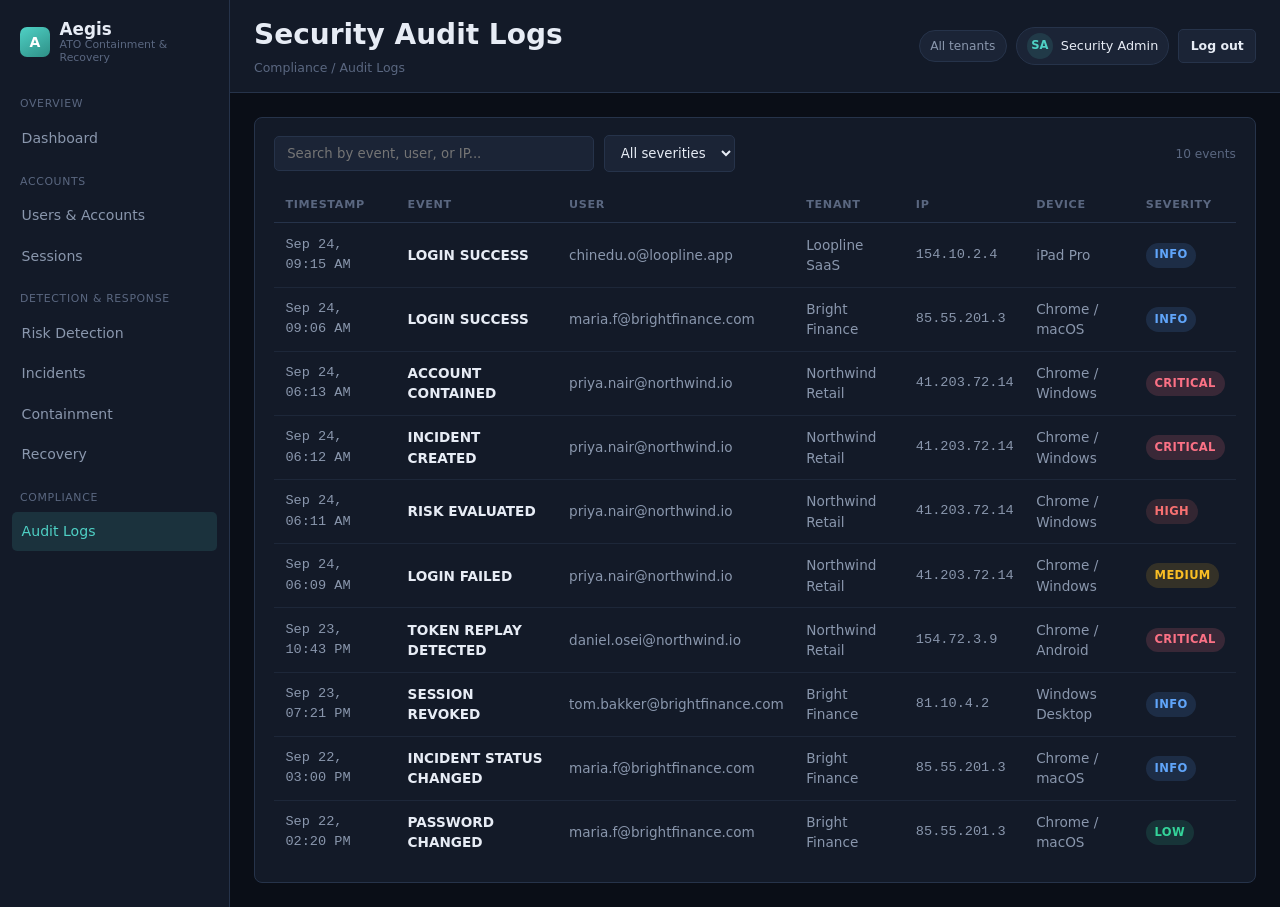
==== frontend/audit-logs.html @ 2368b8b6 "Prototype update" ====
<!DOCTYPE html>
<html lang="en">
<head>
<meta charset="UTF-8">
<meta name="viewport" content="width=device-width, initial-scale=1">
<title>Security Audit Logs — Aegis</title>
<link rel="stylesheet" href="assets/css/shell.css">
</head>
<body>
<div class="app-shell">
<aside class="sidebar">
  <div class="sidebar-brand">
    <div class="brand-mark">A</div>
    <div class="brand-text"><span class="brand-name">Aegis</span><span class="brand-sub">ATO Containment &amp; Recovery</span></div>
  </div>
  <nav class="sidebar-nav">
    <div class="nav-group-label">Overview</div>
    <a href="dashboard.html" class="nav-link">Dashboard</a>
    <div class="nav-group-label">Accounts</div>
    <a href="users.html" class="nav-link">Users &amp; Accounts</a>
    <a href="sessions.html" class="nav-link">Sessions</a>
    <div class="nav-group-label">Detection &amp; Response</div>
    <a href="risk-detection.html" class="nav-link">Risk Detection</a>
    <a href="incidents.html" class="nav-link">Incidents</a>
    <a href="containment.html" class="nav-link">Containment</a>
    <a href="recovery.html" class="nav-link">Recovery</a>
    <div class="nav-group-label">Compliance</div>
    <a href="audit-logs.html" class="nav-link active">Audit Logs</a>
  </nav>
</aside>
<div class="main-col">
<header class="topbar">
  <div>
    <h1>Security Audit Logs</h1>
    <div class="topbar-crumb">Compliance / Audit Logs</div>
  </div>
  <div style="display:flex;align-items:center;gap:.6rem;">
    <span class="tenant-tag">All tenants</span>
    <div class="user-chip">
      <div class="avatar">SA</div>
      <span>Security Admin</span>
    </div>
    <a href="login.html" class="btn btn-sm">Log out</a>
  </div>
</header>
<main class="content">

<div class="card">
  <div class="toolbar">
    <input class="input search-input" type="search" placeholder="Search by event, user, or IP...">
    <select class="input"><option>All severities</option><option>Info</option><option>Low</option><option>Medium</option><option>High</option><option>Critical</option></select>
    <span class="hint" style="margin-left:auto;">10 events</span>
  </div>
  <div class="table-wrap">
    <table>
      <thead><tr><th>Timestamp</th><th>Event</th><th>User</th><th>Tenant</th><th>IP</th><th>Device</th><th>Severity</th></tr></thead>
      <tbody>
        <tr><td class="mono cell-muted">Sep 24, 09:15 AM</td><td class="cell-primary">LOGIN SUCCESS</td><td class="cell-muted">chinedu.o@loopline.app</td><td class="cell-muted">Loopline SaaS</td><td class="mono cell-muted">154.10.2.4</td><td class="cell-muted">iPad Pro</td><td><span class="badge badge-info">INFO</span></td></tr>
        <tr><td class="mono cell-muted">Sep 24, 09:06 AM</td><td class="cell-primary">LOGIN SUCCESS</td><td class="cell-muted">maria.f@brightfinance.com</td><td class="cell-muted">Bright Finance</td><td class="mono cell-muted">85.55.201.3</td><td class="cell-muted">Chrome / macOS</td><td><span class="badge badge-info">INFO</span></td></tr>
        <tr><td class="mono cell-muted">Sep 24, 06:13 AM</td><td class="cell-primary">ACCOUNT CONTAINED</td><td class="cell-muted">priya.nair@northwind.io</td><td class="cell-muted">Northwind Retail</td><td class="mono cell-muted">41.203.72.14</td><td class="cell-muted">Chrome / Windows</td><td><span class="badge badge-critical">CRITICAL</span></td></tr>
        <tr><td class="mono cell-muted">Sep 24, 06:12 AM</td><td class="cell-primary">INCIDENT CREATED</td><td class="cell-muted">priya.nair@northwind.io</td><td class="cell-muted">Northwind Retail</td><td class="mono cell-muted">41.203.72.14</td><td class="cell-muted">Chrome / Windows</td><td><span class="badge badge-critical">CRITICAL</span></td></tr>
        <tr><td class="mono cell-muted">Sep 24, 06:11 AM</td><td class="cell-primary">RISK EVALUATED</td><td class="cell-muted">priya.nair@northwind.io</td><td class="cell-muted">Northwind Retail</td><td class="mono cell-muted">41.203.72.14</td><td class="cell-muted">Chrome / Windows</td><td><span class="badge badge-high">HIGH</span></td></tr>
        <tr><td class="mono cell-muted">Sep 24, 06:09 AM</td><td class="cell-primary">LOGIN FAILED</td><td class="cell-muted">priya.nair@northwind.io</td><td class="cell-muted">Northwind Retail</td><td class="mono cell-muted">41.203.72.14</td><td class="cell-muted">Chrome / Windows</td><td><span class="badge badge-medium">MEDIUM</span></td></tr>
        <tr><td class="mono cell-muted">Sep 23, 10:43 PM</td><td class="cell-primary">TOKEN REPLAY DETECTED</td><td class="cell-muted">daniel.osei@northwind.io</td><td class="cell-muted">Northwind Retail</td><td class="mono cell-muted">154.72.3.9</td><td class="cell-muted">Chrome / Android</td><td><span class="badge badge-critical">CRITICAL</span></td></tr>
        <tr><td class="mono cell-muted">Sep 23, 07:21 PM</td><td class="cell-primary">SESSION REVOKED</td><td class="cell-muted">tom.bakker@brightfinance.com</td><td class="cell-muted">Bright Finance</td><td class="mono cell-muted">81.10.4.2</td><td class="cell-muted">Windows Desktop</td><td><span class="badge badge-info">INFO</span></td></tr>
        <tr><td class="mono cell-muted">Sep 22, 03:00 PM</td><td class="cell-primary">INCIDENT STATUS CHANGED</td><td class="cell-muted">maria.f@brightfinance.com</td><td class="cell-muted">Bright Finance</td><td class="mono cell-muted">85.55.201.3</td><td class="cell-muted">Chrome / macOS</td><td><span class="badge badge-info">INFO</span></td></tr>
        <tr><td class="mono cell-muted">Sep 22, 02:20 PM</td><td class="cell-primary">PASSWORD CHANGED</td><td class="cell-muted">maria.f@brightfinance.com</td><td class="cell-muted">Bright Finance</td><td class="mono cell-muted">85.55.201.3</td><td class="cell-muted">Chrome / macOS</td><td><span class="badge badge-low">LOW</span></td></tr>
      </tbody>
    </table>
  </div>
</div>

</main>
</div>
</div>
</body>
</html>
---- frontend/assets/css/shell.css ----
/* ============================================================
   Aegis prototype — shared styles for all dashboard pages
   This is a STATIC prototype: plain HTML + this CSS, no JavaScript
   logic. Buttons are just styled <button>/<a> tags for looks —
   they don't do anything. Links between pages are normal <a href>.
   ============================================================ */

:root{
  --canvas:#0A0E17;
  --surface:#131A28;
  --surface-raised:#1B2436;
  --line:#26334A;
  --line-soft:#1D2739;
  --ink:#E7ECF5;
  --muted:#8A97AD;
  --faint:#5A6780;
  --accent:#4FD1C5;
  --accent-ink:#0A0E17;
  --accent-soft:rgba(79,209,197,.13);

  --low:#34D399;      --low-soft:rgba(52,211,153,.14);
  --medium:#FBBF24;   --medium-soft:rgba(251,191,36,.14);
  --high:#F87171;     --high-soft:rgba(248,113,113,.14);
  --critical:#FB7185; --critical-soft:rgba(251,113,133,.16);
  --info:#60A5FA;     --info-soft:rgba(96,165,250,.14);

  --sans:system-ui,-apple-system,"Segoe UI",Roboto,Arial,sans-serif;
  --mono:"SFMono-Regular",Consolas,"Courier New",monospace;

  --radius:8px;
  --radius-sm:5px;
}

*,*::before,*::after{ box-sizing:border-box; }
body{
  margin:0; background:var(--canvas); color:var(--ink); font-family:var(--sans);
  font-size:14px; line-height:1.5;
}
a{ color:inherit; }
h1,h2,h3,h4{ font-weight:700; margin:0; }
p{ margin:0; }
button{ font-family:inherit; }
.mono{ font-family:var(--mono); }

/* ---------- Page shell: sidebar + topbar + content ---------- */
.app-shell{ display:flex; min-height:100vh; }

.sidebar{
  flex:none; width:230px; background:var(--surface); border-right:1px solid var(--line);
  display:flex; flex-direction:column;
}
.sidebar-brand{ display:flex; align-items:center; gap:.6rem; padding:1.25rem; }
.brand-mark{
  width:30px; height:30px; border-radius:7px; background:linear-gradient(150deg,var(--accent),#2E8F86);
  display:flex; align-items:center; justify-content:center; flex:none; color:white; font-weight:700;
}
.brand-text{ display:flex; flex-direction:column; line-height:1.15; }
.brand-name{ font-weight:700; font-size:1.05rem; }
.brand-sub{ font-size:.68rem; color:var(--faint); }

.sidebar-nav{ flex:1; padding:.5rem .75rem; }
.nav-group-label{ font-size:.68rem; color:var(--faint); text-transform:uppercase; letter-spacing:.06em; margin:1rem .5rem .4rem; }
.nav-group-label:first-child{ margin-top:.25rem; }
.nav-link{
  display:block; padding:.55rem .6rem; border-radius:var(--radius-sm);
  color:var(--muted); text-decoration:none; font-size:.88rem; margin-bottom:.1rem;
}
.nav-link:hover{ background:var(--surface-raised); color:var(--ink); }
.nav-link.active{ background:var(--accent-soft); color:var(--accent); }

/* ---------- Top bar ---------- */
.main-col{ flex:1; min-width:0; }
.topbar{
  display:flex; align-items:center; justify-content:space-between; gap:1rem;
  padding:.9rem 1.5rem; border-bottom:1px solid var(--line); background:var(--surface);
}
.topbar-crumb{ font-size:.78rem; color:var(--faint); margin-top:.15rem; }
.tenant-tag{
  font-size:.76rem; color:var(--muted); background:var(--surface-raised); border:1px solid var(--line);
  padding:.35rem .65rem; border-radius:99px;
}
.user-chip{
  display:flex; align-items:center; gap:.5rem; padding:.3rem .6rem; border-radius:99px;
  border:1px solid var(--line); background:var(--surface-raised); font-size:.8rem;
}
.avatar{
  width:26px; height:26px; border-radius:50%; background:var(--accent-soft); color:var(--accent);
  display:flex; align-items:center; justify-content:center; font-size:.72rem; font-weight:700;
}

.content{ padding:1.5rem; max-width:1200px; }

/* ---------- Buttons (visual only — not wired to anything) ---------- */
.btn{
  display:inline-block; font-size:.83rem; font-weight:600;
  padding:.55rem .95rem; border-radius:var(--radius-sm); border:1px solid var(--line); cursor:pointer;
  background:var(--surface-raised); color:var(--ink); text-decoration:none;
}
.btn-primary{ background:var(--accent); border-color:var(--accent); color:var(--accent-ink); }
.btn-danger{ background:var(--high-soft); border-color:rgba(248,113,113,.4); color:var(--high); }
.btn-sm{ padding:.4rem .7rem; font-size:.78rem; }

/* ---------- Cards ---------- */
.grid{ display:grid; gap:1rem; }
.grid-metrics{ grid-template-columns:repeat(auto-fit,minmax(180px,1fr)); }
.grid-2{ grid-template-columns:2fr 1fr; align-items:start; }
.grid-2col{ grid-template-columns:1fr 1fr; align-items:start; }
@media (max-width:900px){ .grid-2, .grid-2col{ grid-template-columns:1fr; } }

.card{
  background:var(--surface); border:1px solid var(--line); border-radius:var(--radius); padding:1.1rem 1.2rem;
}
.card-header{ display:flex; align-items:center; justify-content:space-between; margin-bottom:.9rem; gap:.75rem; }
.card-header h2{ font-size:.95rem; }
.hint{ font-size:.76rem; color:var(--faint); }

.metric-card{ border-left:3px solid var(--line); }
.metric-card.tone-low{ border-left-color:var(--low); }
.metric-card.tone-medium{ border-left-color:var(--medium); }
.metric-card.tone-high{ border-left-color:var(--high); }
.metric-card.tone-info{ border-left-color:var(--info); }
.metric-card.tone-accent{ border-left-color:var(--accent); }
.metric-label{ font-size:.76rem; color:var(--muted); margin-bottom:.5rem; }
.metric-value{ font-size:1.85rem; font-weight:700; }
.metric-note{ font-size:.74rem; color:var(--faint); margin-top:.4rem; }

/* ---------- Badges ---------- */
.badge{
  display:inline-block; font-size:.72rem; font-weight:600;
  padding:.24rem .55rem; border-radius:99px; text-transform:uppercase; letter-spacing:.03em; white-space:nowrap;
}
.badge-low{ background:var(--low-soft); color:var(--low); }
.badge-medium{ background:var(--medium-soft); color:var(--medium); }
.badge-high{ background:var(--high-soft); color:var(--high); }
.badge-critical{ background:var(--critical-soft); color:var(--critical); }
.badge-info{ background:var(--info-soft); color:var(--info); }
.badge-neutral{ background:var(--surface-raised); color:var(--muted); border:1px solid var(--line); }

/* ---------- Tables ---------- */
.table-wrap{ overflow-x:auto; }
table{ width:100%; border-collapse:collapse; font-size:.85rem; }
thead th{
  text-align:left; font-size:.7rem; text-transform:uppercase; letter-spacing:.06em; color:var(--faint);
  font-weight:600; padding:.55rem .7rem; border-bottom:1px solid var(--line); white-space:nowrap;
}
tbody td{ padding:.7rem .7rem; border-bottom:1px solid var(--line-soft); vertical-align:middle; }
tbody tr:last-child td{ border-bottom:none; }
.cell-muted{ color:var(--muted); }
.cell-primary{ color:var(--ink); font-weight:600; }

/* ---------- Filter bar (visual only) ---------- */
.toolbar{ display:flex; flex-wrap:wrap; gap:.6rem; align-items:center; margin-bottom:1rem; }
.input, select.input{
  background:var(--surface-raised); border:1px solid var(--line); color:var(--ink); border-radius:var(--radius-sm);
  padding:.55rem .75rem; font-size:.83rem; font-family:inherit;
}
.search-input{ min-width:220px; flex:1; max-width:320px; }

/* ---------- Timeline ---------- */
.timeline-item{ display:flex; gap:.8rem; padding-bottom:1.1rem; }
.timeline-item:last-child{ padding-bottom:0; }
.timeline-dot{ width:10px; height:10px; border-radius:50%; background:var(--accent); flex:none; margin-top:4px; }
.timeline-dot.dot-high{ background:var(--high); }
.timeline-dot.dot-muted{ background:var(--faint); }
.timeline-text{ font-size:.85rem; }
.timeline-time{ font-size:.72rem; color:var(--faint); margin-top:.2rem; }

/* ---------- Stepper (recovery / incident status) ---------- */
.step{ display:flex; gap:.9rem; padding-bottom:1.4rem; }
.step:last-child{ padding-bottom:0; }
.step-badge{
  width:28px; height:28px; border-radius:50%; flex:none; display:flex; align-items:center; justify-content:center;
  font-size:.78rem; font-weight:700; background:var(--surface-raised); border:1px solid var(--line); color:var(--faint);
}
.step.done .step-badge{ background:var(--low-soft); border-color:transparent; color:var(--low); }
.step.current .step-badge{ background:var(--accent); border-color:var(--accent); color:var(--accent-ink); }
.step-title{ font-size:.88rem; font-weight:600; }
.step-desc{ font-size:.78rem; color:var(--muted); margin-top:.15rem; }

/* ---------- Risk score ring (plain SVG, values are hardcoded per page) ---------- */
.risk-ring-wrap{ display:flex; align-items:center; gap:1rem; }
.risk-ring-value{ font-size:1.5rem; font-weight:700; }
.risk-ring-label{ font-size:.72rem; color:var(--faint); }

/* ---------- Bars (risk overview) ---------- */
.bar-row{ display:flex; align-items:center; gap:.7rem; margin-bottom:.65rem; }
.bar-row:last-child{ margin-bottom:0; }
.bar-label{ font-size:.78rem; color:var(--muted); width:100px; flex:none; }
.bar-track{ flex:1; height:8px; border-radius:99px; background:var(--surface-raised); overflow:hidden; }
.bar-fill{ height:100%; border-radius:99px; }
.bar-count{ font-size:.78rem; color:var(--faint); width:22px; text-align:right; }

/* ---------- Signal chips (risk detection) ---------- */
.signal-chip{
  display:flex; align-items:flex-start; gap:.6rem; padding:.7rem .8rem; border:1px solid var(--line);
  border-radius:var(--radius-sm); background:var(--surface-raised);
}
.signal-title{ font-size:.83rem; font-weight:600; }
.signal-desc{ font-size:.75rem; color:var(--muted); margin-top:.15rem; }
.signal-points{ margin-left:auto; font-size:.78rem; color:var(--faint); flex:none; }

/* ---------- Detail page bits ---------- */
.detail-header{ display:flex; align-items:center; gap:1rem; margin-bottom:1.4rem; flex-wrap:wrap; }
.detail-avatar{ width:52px; height:52px; border-radius:12px; background:var(--accent-soft); color:var(--accent); display:flex; align-items:center; justify-content:center; font-weight:700; font-size:1.2rem; flex:none; }
.detail-name{ font-size:1.15rem; font-weight:700; }
.detail-email{ font-size:.82rem; color:var(--muted); }
.back-link{ display:inline-block; font-size:.8rem; color:var(--muted); text-decoration:none; margin-bottom:1rem; }
.back-link:hover{ color:var(--ink); }

.kv-list{ display:flex; flex-direction:column; gap:.65rem; }
.kv-row{ display:flex; justify-content:space-between; gap:1rem; font-size:.83rem; }
.kv-row .k{ color:var(--faint); }

.section-title{ font-size:.95rem; margin-bottom:.9rem; }
.mt-lg{ margin-top:1.5rem; }
.text-muted{ color:var(--muted); }
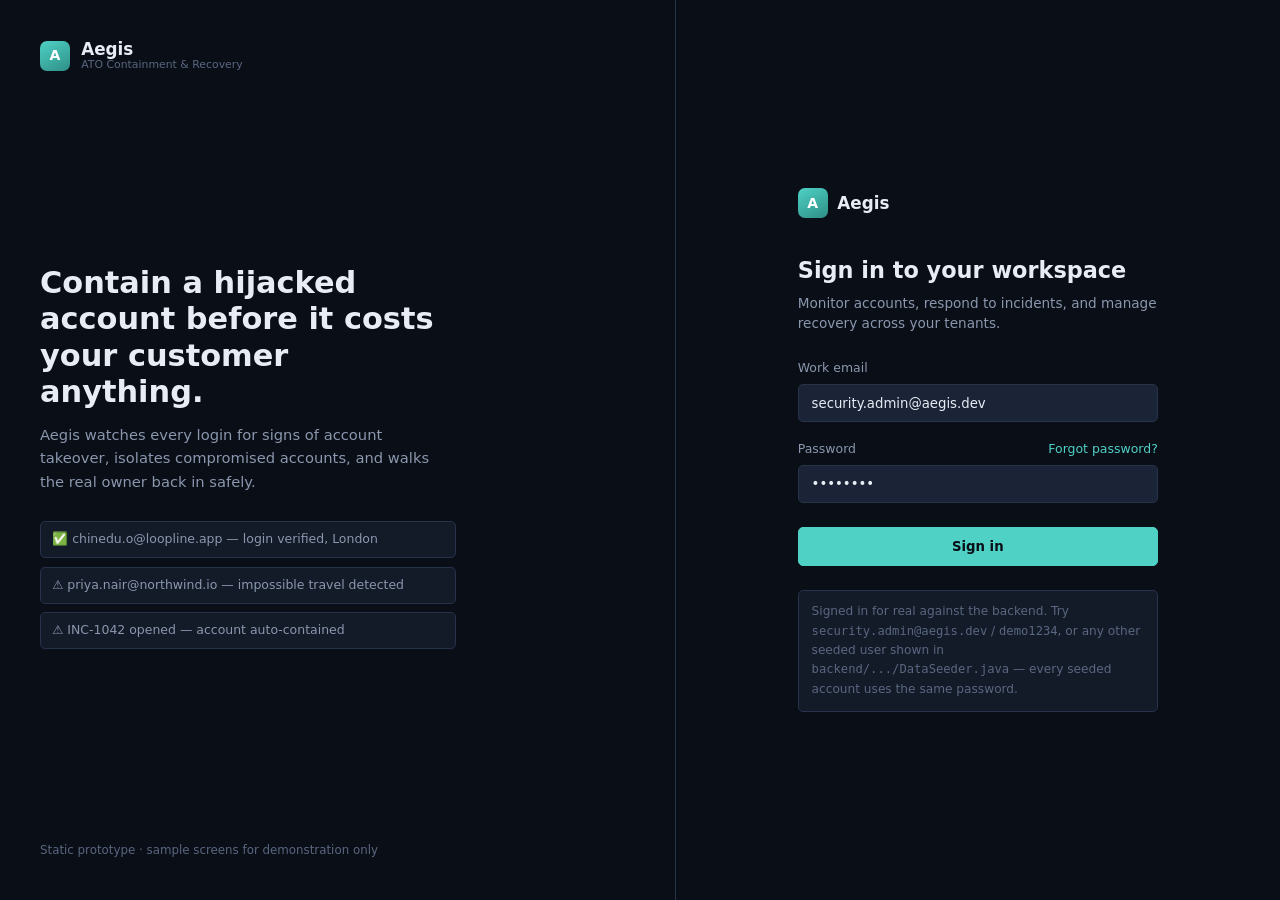
==== commit 1173e468: "added tenants and users" ====
--- a/frontend/audit-logs.html
+++ b/frontend/audit-logs.html
@@ -35,12 +35,12 @@
     <div class="topbar-crumb">Compliance / Audit Logs</div>
   </div>
   <div style="display:flex;align-items:center;gap:.6rem;">
-    <span class="tenant-tag">All tenants</span>
+    <span class="tenant-tag" id="tenant-tag">All tenants</span>
     <div class="user-chip">
-      <div class="avatar">SA</div>
-      <span>Security Admin</span>
+      <div class="avatar" id="user-avatar">SA</div>
+      <span id="user-name">Security Admin</span>
     </div>
-    <a href="login.html" class="btn btn-sm">Log out</a>
+    <button id="logout-btn" class="btn btn-sm" type="button">Log out</button>
   </div>
 </header>
 <main class="content">
@@ -73,5 +73,8 @@
 </main>
 </div>
 </div>
+<script src="assets/js/api.js"></script>
+<script src="assets/js/session-guard.js"></script>
+
 </body>
 </html>
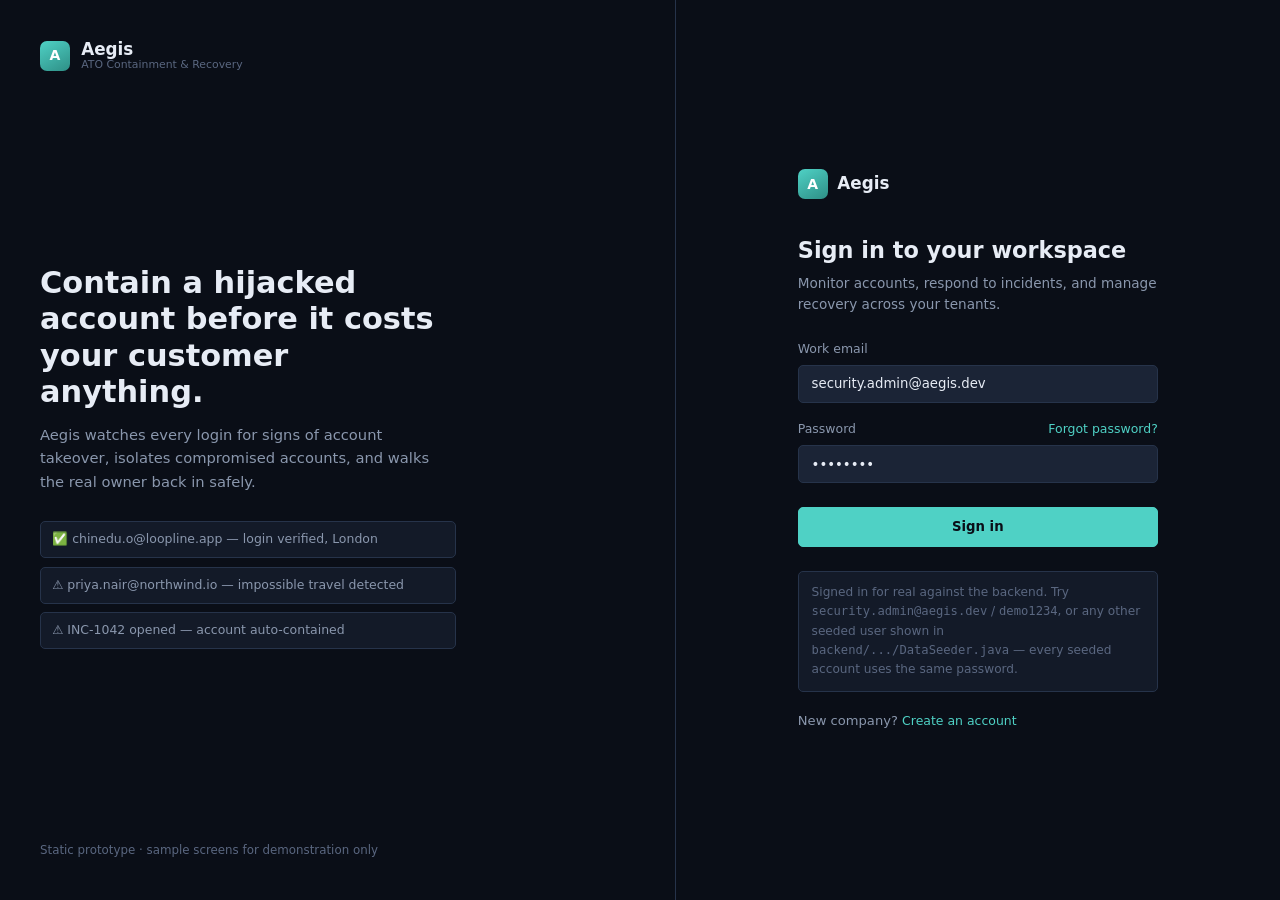
==== commit 5cde4b9e: "Add security logging and risk detection" ====
--- a/frontend/audit-logs.html
+++ b/frontend/audit-logs.html
@@ -46,25 +46,35 @@
 <main class="content">
 
 <div class="card">
+  <p class="hint" style="margin-bottom:.9rem;">Live from the backend, scoped to your own tenant only.</p>
   <div class="toolbar">
-    <input class="input search-input" type="search" placeholder="Search by event, user, or IP...">
-    <select class="input"><option>All severities</option><option>Info</option><option>Low</option><option>Medium</option><option>High</option><option>Critical</option></select>
-    <span class="hint" style="margin-left:auto;">10 events</span>
+    <input class="input search-input" id="search-input" type="search" placeholder="Filter loaded rows by event, user, or IP...">
+    <select class="input" id="event-type-filter">
+      <option value="">All event types</option>
+      <option value="LOGIN_SUCCESS">Login success</option>
+      <option value="LOGIN_FAILURE">Login failure</option>
+      <option value="SESSION_CREATED">Session created</option>
+      <option value="SESSION_REVOKED">Session revoked</option>
+      <option value="PASSWORD_CHANGED">Password changed</option>
+      <option value="ATO_DETECTED">ATO detected</option>
+      <option value="ACCOUNT_CONTAINED">Account contained</option>
+      <option value="TOKEN_REPLAY">Token replay</option>
+    </select>
+    <select class="input" id="severity-filter">
+      <option value="">All severities</option>
+      <option value="INFO">Info</option>
+      <option value="LOW">Low</option>
+      <option value="MEDIUM">Medium</option>
+      <option value="HIGH">High</option>
+      <option value="CRITICAL">Critical</option>
+    </select>
+    <span class="hint" style="margin-left:auto;" id="event-count"></span>
   </div>
   <div class="table-wrap">
     <table>
-      <thead><tr><th>Timestamp</th><th>Event</th><th>User</th><th>Tenant</th><th>IP</th><th>Device</th><th>Severity</th></tr></thead>
-      <tbody>
-        <tr><td class="mono cell-muted">Sep 24, 09:15 AM</td><td class="cell-primary">LOGIN SUCCESS</td><td class="cell-muted">chinedu.o@loopline.app</td><td class="cell-muted">Loopline SaaS</td><td class="mono cell-muted">154.10.2.4</td><td class="cell-muted">iPad Pro</td><td><span class="badge badge-info">INFO</span></td></tr>
-        <tr><td class="mono cell-muted">Sep 24, 09:06 AM</td><td class="cell-primary">LOGIN SUCCESS</td><td class="cell-muted">maria.f@brightfinance.com</td><td class="cell-muted">Bright Finance</td><td class="mono cell-muted">85.55.201.3</td><td class="cell-muted">Chrome / macOS</td><td><span class="badge badge-info">INFO</span></td></tr>
-        <tr><td class="mono cell-muted">Sep 24, 06:13 AM</td><td class="cell-primary">ACCOUNT CONTAINED</td><td class="cell-muted">priya.nair@northwind.io</td><td class="cell-muted">Northwind Retail</td><td class="mono cell-muted">41.203.72.14</td><td class="cell-muted">Chrome / Windows</td><td><span class="badge badge-critical">CRITICAL</span></td></tr>
-        <tr><td class="mono cell-muted">Sep 24, 06:12 AM</td><td class="cell-primary">INCIDENT CREATED</td><td class="cell-muted">priya.nair@northwind.io</td><td class="cell-muted">Northwind Retail</td><td class="mono cell-muted">41.203.72.14</td><td class="cell-muted">Chrome / Windows</td><td><span class="badge badge-critical">CRITICAL</span></td></tr>
-        <tr><td class="mono cell-muted">Sep 24, 06:11 AM</td><td class="cell-primary">RISK EVALUATED</td><td class="cell-muted">priya.nair@northwind.io</td><td class="cell-muted">Northwind Retail</td><td class="mono cell-muted">41.203.72.14</td><td class="cell-muted">Chrome / Windows</td><td><span class="badge badge-high">HIGH</span></td></tr>
-        <tr><td class="mono cell-muted">Sep 24, 06:09 AM</td><td class="cell-primary">LOGIN FAILED</td><td class="cell-muted">priya.nair@northwind.io</td><td class="cell-muted">Northwind Retail</td><td class="mono cell-muted">41.203.72.14</td><td class="cell-muted">Chrome / Windows</td><td><span class="badge badge-medium">MEDIUM</span></td></tr>
-        <tr><td class="mono cell-muted">Sep 23, 10:43 PM</td><td class="cell-primary">TOKEN REPLAY DETECTED</td><td class="cell-muted">daniel.osei@northwind.io</td><td class="cell-muted">Northwind Retail</td><td class="mono cell-muted">154.72.3.9</td><td class="cell-muted">Chrome / Android</td><td><span class="badge badge-critical">CRITICAL</span></td></tr>
-        <tr><td class="mono cell-muted">Sep 23, 07:21 PM</td><td class="cell-primary">SESSION REVOKED</td><td class="cell-muted">tom.bakker@brightfinance.com</td><td class="cell-muted">Bright Finance</td><td class="mono cell-muted">81.10.4.2</td><td class="cell-muted">Windows Desktop</td><td><span class="badge badge-info">INFO</span></td></tr>
-        <tr><td class="mono cell-muted">Sep 22, 03:00 PM</td><td class="cell-primary">INCIDENT STATUS CHANGED</td><td class="cell-muted">maria.f@brightfinance.com</td><td class="cell-muted">Bright Finance</td><td class="mono cell-muted">85.55.201.3</td><td class="cell-muted">Chrome / macOS</td><td><span class="badge badge-info">INFO</span></td></tr>
-        <tr><td class="mono cell-muted">Sep 22, 02:20 PM</td><td class="cell-primary">PASSWORD CHANGED</td><td class="cell-muted">maria.f@brightfinance.com</td><td class="cell-muted">Bright Finance</td><td class="mono cell-muted">85.55.201.3</td><td class="cell-muted">Chrome / macOS</td><td><span class="badge badge-low">LOW</span></td></tr>
+      <thead><tr><th>Timestamp</th><th>Event</th><th>User ID</th><th>IP</th><th>Device</th><th>Severity</th><th>Description</th></tr></thead>
+      <tbody id="audit-table-body">
+        <tr><td colspan="7" class="cell-muted" style="text-align:center;padding:1.5rem;">Loading events from the backend…</td></tr>
       </tbody>
     </table>
   </div>
@@ -75,6 +85,7 @@
 </div>
 <script src="assets/js/api.js"></script>
 <script src="assets/js/session-guard.js"></script>
+<script src="assets/js/audit-logs.js"></script>
 
 </body>
 </html>
